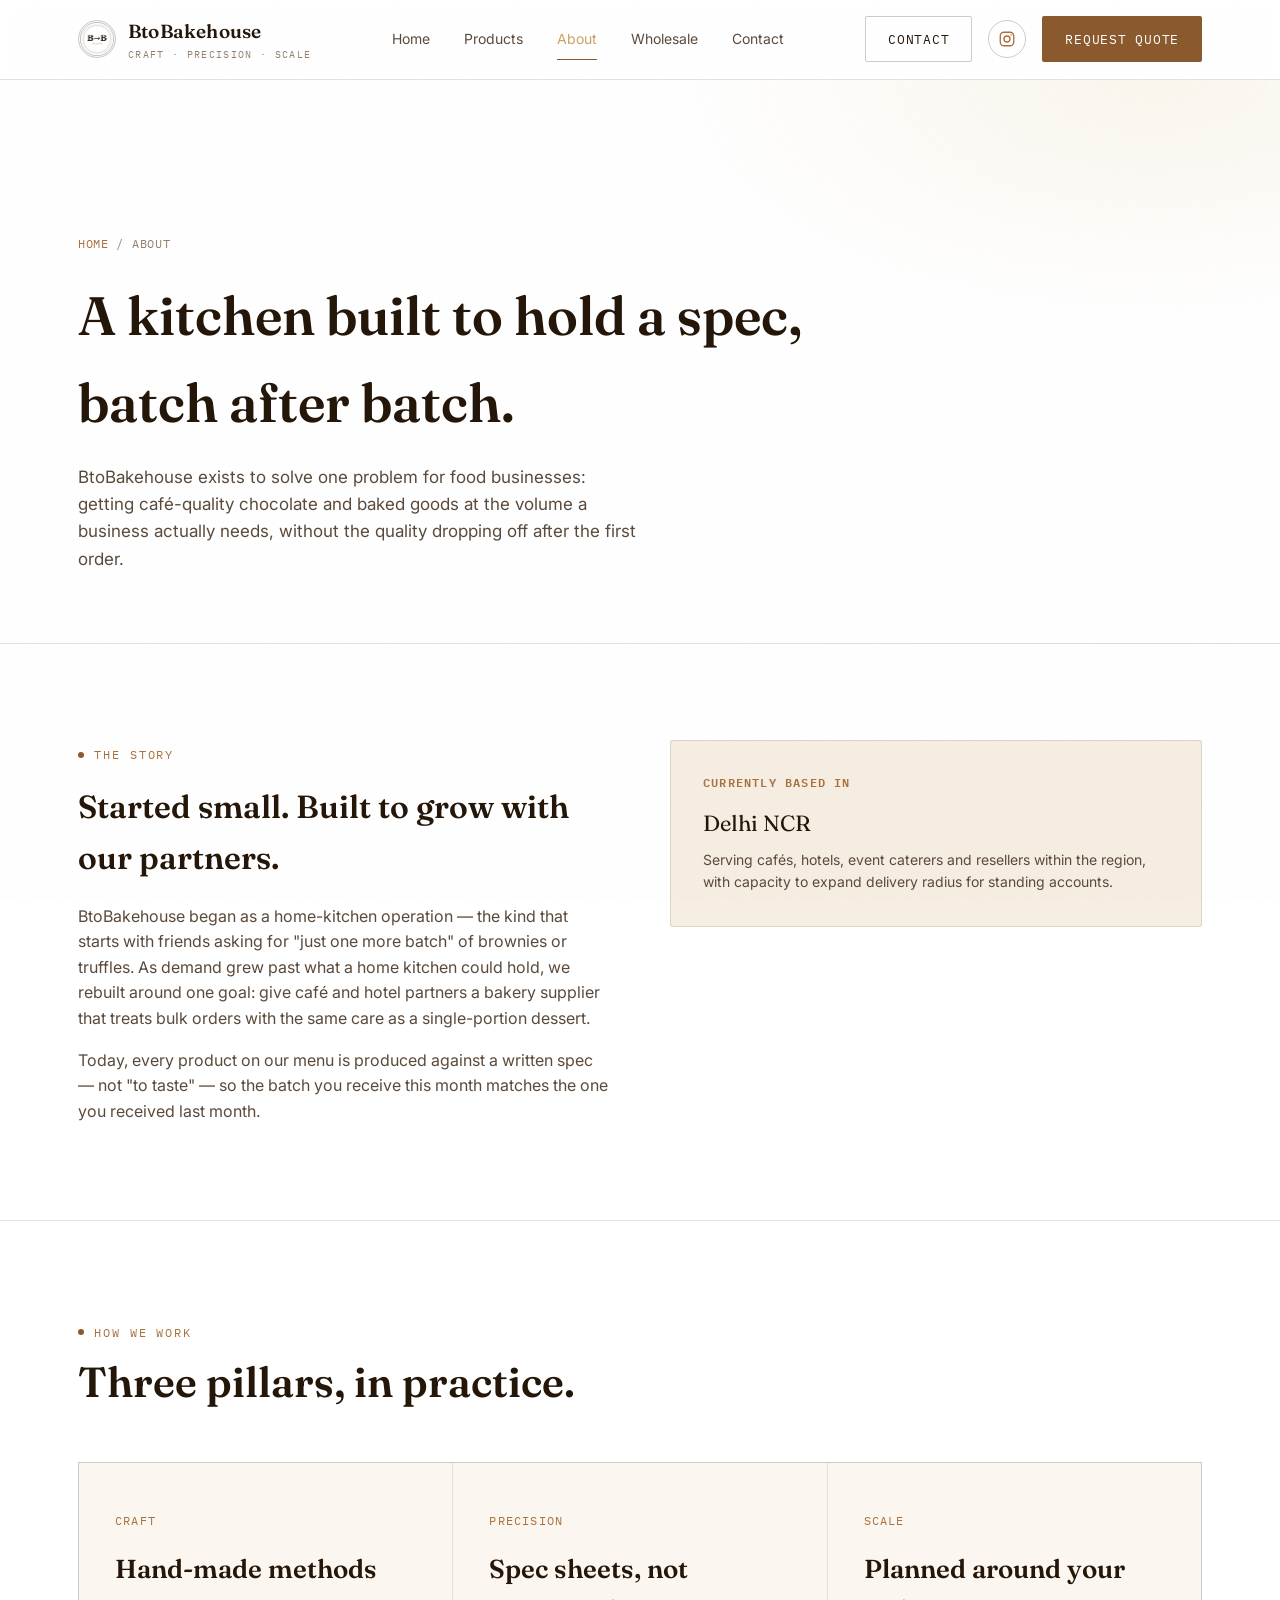
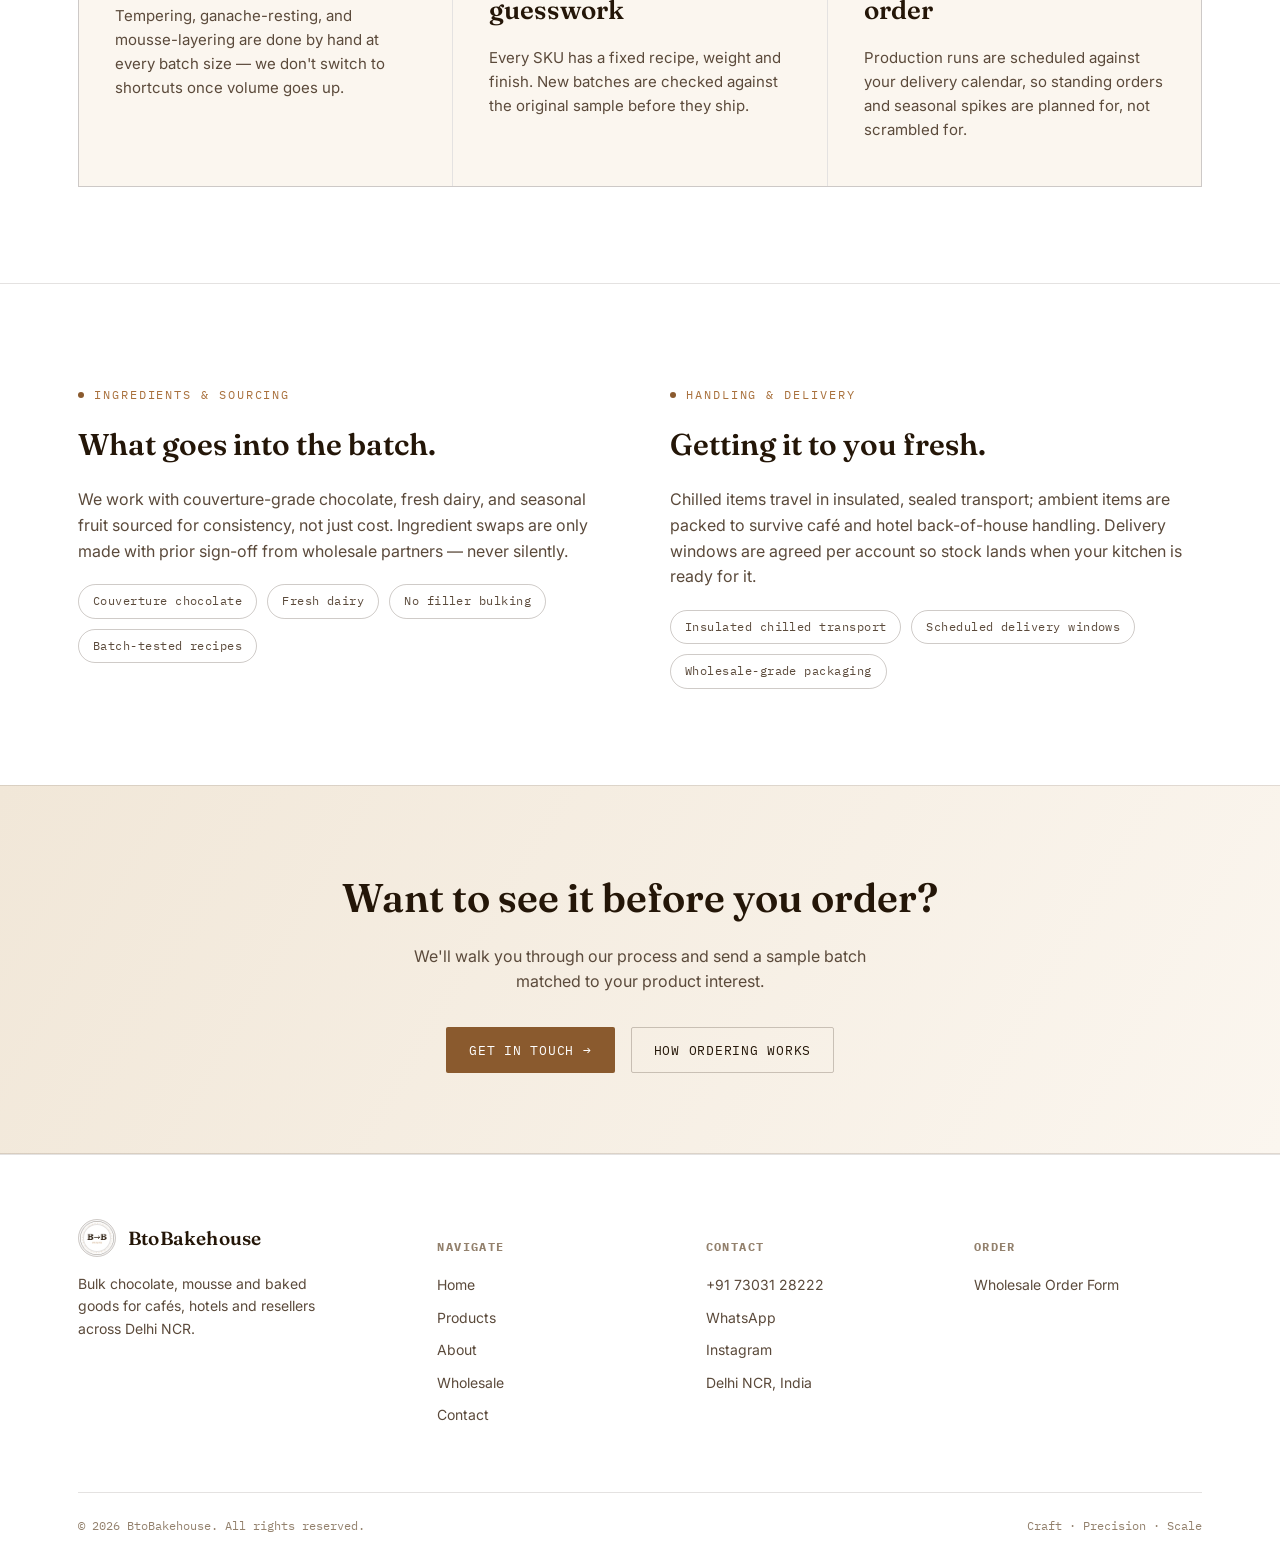
==== about.html @ 83337eb7 "Initital Commit" ====
<!DOCTYPE html>
<html lang="en">
<head>
<meta charset="UTF-8">
<meta name="viewport" content="width=device-width, initial-scale=1.0">
<title>About — BtoBakehouse</title>
<meta name="description" content="From a home kitchen to a wholesale kitchen — the story, capability and standards behind BtoBakehouse.">
<link rel="preconnect" href="https://fonts.googleapis.com">
<link href="https://fonts.googleapis.com/css2?family=Fraunces:ital,opsz,wght@0,9..144,400;0,9..144,500;0,9..144,600;1,9..144,500&family=Inter:wght@400;500;600;700&family=IBM+Plex+Mono:wght@400;500&display=swap" rel="stylesheet">
<link rel="icon" type="image/png" href="logo.png">
<link rel="stylesheet" href="styles.css">
</head>
<body>
<div class="grain"></div>

<header class="site-header">
  <nav class="nav">
    <a href="index.html" class="brand">
      <span class="brand-mark"><img src="logo.png" alt="BtoBakehouse logo"></span>
      <span>
        <span class="brand-word">BtoBakehouse</span>
        <span class="brand-sub">Craft · Precision · Scale</span>
      </span>
    </a>
    <div class="nav-links">
      <a href="index.html">Home</a>
      <a href="products.html">Products</a>
      <a href="about.html" class="active">About</a>
      <a href="wholesale.html">Wholesale</a>
      <a href="contact.html">Contact</a>
    </div>
    <div class="nav-cta">
      <a href="contact.html" class="btn btn-outline">Contact</a>
      <a href="https://www.instagram.com/btobakehouse" target="_blank" class="icon-btn" aria-label="BtoBakehouse on Instagram">
        <svg viewBox="0 0 24 24" fill="none" stroke="currentColor" stroke-width="1.8"><rect x="3" y="3" width="18" height="18" rx="5"/><circle cx="12" cy="12" r="4"/><circle cx="17.5" cy="6.5" r="1" fill="currentColor" stroke="none"/></svg>
      </a>
      <a href="https://docs.google.com/forms/d/e/1FAIpQLSc3XQClOhl44Nz95IVdDjMeJeumspqBdUyK6FssILV5liJzgw/viewform" target="_blank" class="btn btn-primary">Request Quote</a>
      <button class="nav-toggle" aria-label="Toggle menu">☰</button>
    </div>
  </nav>
</header>

<section class="page-header">
  <div class="wrap">
    <span class="breadcrumb"><a href="index.html">Home</a> / About</span>
    <h1>A kitchen built to hold a spec, batch after batch.</h1>
    <p>BtoBakehouse exists to solve one problem for food businesses: getting café-quality chocolate and baked goods at the volume a business actually needs, without the quality dropping off after the first order.</p>
  </div>
</section>

<section class="reveal">
  <div class="wrap two-col">
    <div>
      <span class="eyebrow">The story</span>
      <h2 style="margin-top:16px;font-size:32px;">Started small. Built to grow with our partners.</h2>
      <p style="color:var(--parchment-dim);margin-top:20px;">BtoBakehouse began as a home-kitchen operation — the kind that starts with friends asking for "just one more batch" of brownies or truffles. As demand grew past what a home kitchen could hold, we rebuilt around one goal: give café and hotel partners a bakery supplier that treats bulk orders with the same care as a single-portion dessert.</p>
      <p style="color:var(--parchment-dim);margin-top:16px;">Today, every product on our menu is produced against a written spec — not "to taste" — so the batch you receive this month matches the one you received last month.</p>
    </div>
    <div class="info-card">
      <h4>Currently based in</h4>
      <p class="big">Delhi NCR</p>
      <p>Serving cafés, hotels, event caterers and resellers within the region, with capacity to expand delivery radius for standing accounts.</p>
    </div>
  </div>
</section>

<section class="border-top reveal">
  <div class="wrap">
    <div class="section-head">
      <span class="eyebrow">How we work</span>
      <h2>Three pillars, in practice.</h2>
    </div>
    <div class="pillars">
      <div class="pillar">
        <span class="mark">CRAFT</span>
        <h3>Hand-made methods</h3>
        <p>Tempering, ganache-resting, and mousse-layering are done by hand at every batch size — we don't switch to shortcuts once volume goes up.</p>
      </div>
      <div class="pillar">
        <span class="mark">PRECISION</span>
        <h3>Spec sheets, not guesswork</h3>
        <p>Every SKU has a fixed recipe, weight and finish. New batches are checked against the original sample before they ship.</p>
      </div>
      <div class="pillar">
        <span class="mark">SCALE</span>
        <h3>Planned around your order</h3>
        <p>Production runs are scheduled against your delivery calendar, so standing orders and seasonal spikes are planned for, not scrambled for.</p>
      </div>
    </div>
  </div>
</section>

<section class="border-top reveal">
  <div class="wrap two-col">
    <div>
      <span class="eyebrow">Ingredients & sourcing</span>
      <h2 style="margin-top:16px;font-size:30px;">What goes into the batch.</h2>
      <p style="color:var(--parchment-dim);margin-top:18px;">We work with couverture-grade chocolate, fresh dairy, and seasonal fruit sourced for consistency, not just cost. Ingredient swaps are only made with prior sign-off from wholesale partners — never silently.</p>
      <div class="tag-row">
        <span class="tag">Couverture chocolate</span>
        <span class="tag">Fresh dairy</span>
        <span class="tag">No filler bulking</span>
        <span class="tag">Batch-tested recipes</span>
      </div>
    </div>
    <div>
      <span class="eyebrow">Handling & delivery</span>
      <h2 style="margin-top:16px;font-size:30px;">Getting it to you fresh.</h2>
      <p style="color:var(--parchment-dim);margin-top:18px;">Chilled items travel in insulated, sealed transport; ambient items are packed to survive café and hotel back-of-house handling. Delivery windows are agreed per account so stock lands when your kitchen is ready for it.</p>
      <div class="tag-row">
        <span class="tag">Insulated chilled transport</span>
        <span class="tag">Scheduled delivery windows</span>
        <span class="tag">Wholesale-grade packaging</span>
      </div>
    </div>
  </div>
</section>

<section class="cta-band reveal">
  <div class="wrap">
    <h2>Want to see it before you order?</h2>
    <p>We'll walk you through our process and send a sample batch matched to your product interest.</p>
    <div class="hero-cta">
      <a href="contact.html" class="btn btn-primary">Get in touch →</a>
      <a href="wholesale.html" class="btn btn-outline">How ordering works</a>
    </div>
  </div>
</section>

<footer>
  <div class="wrap">
    <div class="footer-grid">
      <div class="footer-col">
        <div class="footer-brand-row">
          <span class="brand-mark"><img src="logo.png" alt="BtoBakehouse logo"></span>
          <span class="brand-word">BtoBakehouse</span>
        </div>
        <p style="max-width:260px;">Bulk chocolate, mousse and baked goods for cafés, hotels and resellers across Delhi NCR.</p>
      </div>
      <div class="footer-col">
        <h5>Navigate</h5>
        <a href="index.html">Home</a>
        <a href="products.html">Products</a>
        <a href="about.html">About</a>
        <a href="wholesale.html">Wholesale</a>
        <a href="contact.html">Contact</a>
      </div>
      <div class="footer-col">
        <h5>Contact</h5>
        <a href="tel:+917303128222">+91 73031 28222</a>
        <a href="https://wa.me/917303128222" target="_blank">WhatsApp</a>
        <a href="https://www.instagram.com/btobakehouse" target="_blank">Instagram</a>
        <p>Delhi NCR, India</p>
      </div>
      <div class="footer-col">
        <h5>Order</h5>
        <a href="https://docs.google.com/forms/d/e/1FAIpQLSc3XQClOhl44Nz95IVdDjMeJeumspqBdUyK6FssILV5liJzgw/viewform" target="_blank">Wholesale Order Form</a>
      </div>
    </div>
    <div class="footer-bottom">
      <span>© 2026 BtoBakehouse. All rights reserved.</span>
      <span>Craft · Precision · Scale</span>
    </div>
  </div>
</footer>

<script src="script.js"></script>
</body>
</html>
---- styles.css ----
/* ============================================================
   BtoBakehouse — Design System (Light / Mélange-inspired)
   Palette: white paper, warm caramel-brown ink, soft gold accents
   Type: Fraunces (display) / Inter (body) / IBM Plex Mono (spec data)
   ============================================================ */

:root{
  --cacao-950:#FFFFFF;      /* page background */
  --cacao-900:#FBF6EF;      /* alt section / input bg */
  --cacao-850:#F6EEE2;      /* card bg */
  --cacao-800:#F1E7D8;      /* deeper card bg */
  --cacao-700:#E4D3B8;      /* scrollbar thumb */
  --line: rgba(36,22,8,0.12);
  --line-strong: rgba(36,22,8,0.22);
  --parchment:#241608;      /* headings / primary ink */
  --parchment-dim:#5B4A3B;  /* body copy ink */
  --copper:#8A5A2E;         /* primary accent / button bg */
  --copper-light:#A9713D;   /* accent text / hover */
  --gold:#C9A063;           /* decorative gold */
  --ash:#93816D;            /* muted meta text */
  --cream:#241608;          /* default text tone (dark ink) */
  --success:#7E9E6C;

  --font-display: 'Fraunces', serif;
  --font-body: 'Inter', -apple-system, sans-serif;
  --font-mono: 'IBM Plex Mono', monospace;

  --container: 1180px;
}

*{box-sizing:border-box;}
html{scroll-behavior:smooth;}
body{
  margin:0;
  background:var(--cacao-950);
  color:var(--cream);
  font-family:var(--font-body);
  font-size:16px;
  line-height:1.6;
  -webkit-font-smoothing:antialiased;
  opacity:0;
  animation:page-in .6s ease forwards;
}
@keyframes page-in{to{opacity:1;}}

/* custom scrollbar */
::-webkit-scrollbar{width:11px;}
::-webkit-scrollbar-track{background:var(--cacao-950);}
::-webkit-scrollbar-thumb{background:var(--cacao-700);border:2px solid var(--cacao-950);border-radius:20px;}
::-webkit-scrollbar-thumb:hover{background:var(--copper);}
html{scrollbar-color:var(--cacao-700) var(--cacao-950);scrollbar-width:thin;}

/* scroll progress bar */
.scroll-progress{
  position:fixed;top:0;left:0;height:2px;background:linear-gradient(90deg,var(--copper),var(--gold));
  z-index:100;width:0%;transition:width .1s linear;
}
img{max-width:100%;display:block;}
a{color:inherit;text-decoration:none;}
h1,h2,h3,h4{font-family:var(--font-display);font-weight:600;margin:0;color:var(--parchment);}
p{margin:0;}
button{font-family:inherit;}
::selection{background:var(--copper);color:var(--cacao-950);}
:focus-visible{outline:2px solid var(--gold);outline-offset:3px;}

.wrap{max-width:var(--container);margin:0 auto;padding:0 28px;}

@media (prefers-reduced-motion: reduce){
  *{animation-duration:0.01ms !important;transition-duration:0.01ms !important;scroll-behavior:auto !important;}
}

/* ---------- texture ---------- */
.grain{
  position:fixed;inset:0;pointer-events:none;z-index:1;opacity:0.03;mix-blend-mode:multiply;
  background-image:url("data:image/svg+xml,%3Csvg xmlns='http://www.w3.org/2000/svg' width='120' height='120'%3E%3Cfilter id='n'%3E%3CfeTurbulence type='fractalNoise' baseFrequency='0.9' numOctaves='2' stitchTiles='stitch'/%3E%3C/filter%3E%3Crect width='100%25' height='100%25' filter='url(%23n)'/%3E%3C/svg%3E");
}

/* ---------- eyebrow / label ---------- */
.eyebrow{
  font-family:var(--font-mono);
  font-size:12px;
  letter-spacing:0.16em;
  text-transform:uppercase;
  color:var(--copper-light);
  display:inline-flex;
  align-items:center;
  gap:10px;
}
.eyebrow::before{content:'';width:6px;height:6px;border-radius:50%;background:var(--copper);display:inline-block;}

/* ---------- NAV ---------- */
.site-header{
  position:sticky;top:0;z-index:50;
  background:rgba(255,255,255,0.86);
  backdrop-filter:blur(10px);
  border-bottom:1px solid var(--line);
}
.nav{display:flex;align-items:center;justify-content:space-between;padding:16px 28px;max-width:var(--container);margin:0 auto;}
.brand{display:flex;align-items:center;gap:12px;}
.brand-mark{
  width:38px;height:38px;border-radius:50%;
  border:1px solid var(--line-strong);
  display:flex;align-items:center;justify-content:center;
  font-family:var(--font-mono);font-size:11px;color:var(--gold);letter-spacing:0.02em;
  box-shadow: inset 0 0 0 4px rgba(255,255,255,0.9), inset 0 0 0 5px var(--line);
  flex-shrink:0;
  overflow:hidden;
}
.brand-mark img{width:100%;height:100%;object-fit:cover;}
.brand-word{font-family:var(--font-display);font-size:19px;color:var(--parchment);font-weight:600;letter-spacing:0.01em;}
.brand-sub{display:block;font-family:var(--font-mono);font-size:9.5px;letter-spacing:0.14em;color:var(--ash);text-transform:uppercase;margin-top:1px;}

.icon-btn{
  width:38px;height:38px;border-radius:50%;border:1px solid var(--line-strong);
  display:flex;align-items:center;justify-content:center;color:var(--copper-light);
  transition:border-color .2s ease, color .2s ease, transform .2s ease;
  flex-shrink:0;
}
.icon-btn:hover{border-color:var(--gold);color:var(--copper);transform:translateY(-2px);}
.icon-btn svg{width:18px;height:18px;}

.nav-links{display:flex;align-items:center;gap:34px;}
.nav-links a{
  font-size:14px;color:var(--parchment-dim);position:relative;padding:4px 0;
  transition:color .2s ease;
}
.nav-links a::after{
  content:'';position:absolute;left:0;bottom:-6px;height:1px;width:0;background:var(--copper);
  transition:width .25s ease;
}
.nav-links a:hover::after{width:100%;}
.nav-links a:hover{color:var(--gold);}
.nav-links a.active{color:var(--gold);}
.nav-links a.active::after{width:100%;background:var(--copper);}

.btn{
  position:relative;overflow:hidden;
  display:inline-flex;align-items:center;gap:8px;
  font-family:var(--font-mono);font-size:12.5px;letter-spacing:0.06em;text-transform:uppercase;
  padding:12px 22px;border-radius:2px;border:1px solid transparent;
  transition:transform .2s ease, background .2s ease, border-color .2s ease, color .2s ease, box-shadow .25s ease;
  cursor:pointer;white-space:nowrap;
}
.btn::before{
  content:'';position:absolute;top:0;left:-120%;width:60%;height:100%;
  background:linear-gradient(120deg, transparent, rgba(255,255,255,0.25), transparent);
  transform:skewX(-20deg);transition:left .55s ease;
}
.btn:hover::before{left:130%;}
.btn-primary{background:var(--copper);color:var(--cacao-950);}
.btn-primary:hover{background:var(--copper-light);transform:translateY(-2px);box-shadow:0 12px 24px -12px rgba(138,90,46,0.4);}
.btn-outline{border-color:var(--line-strong);color:var(--parchment);}
.btn-outline:hover{border-color:var(--gold);color:var(--gold);transform:translateY(-2px);}
.btn-ghost{color:var(--gold);}
.btn-ghost:hover{color:var(--copper-light);}
.btn:active{transform:translateY(0) scale(0.98);}

.nav-cta{display:flex;align-items:center;gap:16px;}
.nav-toggle{display:none;background:none;border:1px solid var(--line-strong);color:var(--parchment);width:40px;height:40px;border-radius:2px;align-items:center;justify-content:center;}

@media (max-width:900px){
  .nav-links{position:fixed;top:71px;left:0;right:0;background:var(--cacao-900);flex-direction:column;align-items:flex-start;padding:20px 28px 28px;gap:18px;border-bottom:1px solid var(--line);transform:translateY(-8px);opacity:0;pointer-events:none;transition:opacity .2s ease, transform .2s ease;}
  .nav-links.open{opacity:1;transform:translateY(0);pointer-events:auto;}
  .nav-toggle{display:flex;}
  .nav-cta .btn-outline{display:none;}
}

/* ---------- HERO ---------- */
.hero{
  position:relative;
  padding:120px 0 90px;
  overflow:hidden;
  border-bottom:1px solid var(--line);
  background:
    radial-gradient(ellipse 900px 500px at 82% -10%, rgba(217,179,108,0.14), transparent 60%),
    radial-gradient(ellipse 700px 500px at 5% 110%, rgba(192,131,72,0.12), transparent 60%);
}
.hero-grid{display:grid;grid-template-columns:1.15fr 0.85fr;gap:60px;align-items:center;}
.hero .eyebrow{margin-bottom:22px;}
.hero h1{
  font-size:clamp(40px,6vw,66px);
  line-height:1.04;
  letter-spacing:-0.01em;
  font-weight:500;
}
.hero h1 em{font-style:italic;color:var(--copper-light);font-weight:500;}
.hero-sub{font-size:18px;color:var(--parchment-dim);max-width:520px;margin-top:22px;}
.hero-cta{display:flex;gap:16px;margin-top:38px;flex-wrap:wrap;}
.hero-meta{display:flex;gap:30px;margin-top:52px;flex-wrap:wrap;}
.hero-meta div{font-family:var(--font-mono);font-size:12px;color:var(--ash);}
.hero-meta strong{display:block;font-family:var(--font-display);font-size:22px;color:var(--parchment);font-weight:600;margin-bottom:4px;}

.hero-stamp-col{display:flex;justify-content:center;}

/* Signature stamp: concentric ring badge echoing the brand mark */
.stamp{
  width:280px;height:280px;border-radius:50%;
  position:relative;
  display:flex;align-items:center;justify-content:center;
  flex-shrink:0;
}
.stamp::before{
  content:'';position:absolute;inset:0;border-radius:50%;
  border:1px solid var(--line-strong);
}
.stamp::after{
  content:'';position:absolute;inset:18px;border-radius:50%;
  border:1px dashed var(--line);
}
.stamp-inner{
  text-align:center;
  font-family:var(--font-mono);
}
.stamp-inner .arrow{font-family:var(--font-display);font-size:46px;color:var(--gold);letter-spacing:0.02em;display:block;font-weight:600;}
.stamp-inner .tagline{display:block;font-size:10px;letter-spacing:0.18em;text-transform:uppercase;color:var(--ash);margin-top:10px;}
.stamp-spin{animation:spin 50s linear infinite;position:absolute;inset:0;}
@keyframes spin{to{transform:rotate(360deg);}}
.stamp-spin .orbit-dot{
  position:absolute;top:-1px;left:50%;width:7px;height:7px;margin-left:-3.5px;
  border-radius:50%;background:var(--gold);box-shadow:0 0 12px 2px rgba(217,179,108,0.6);
}
.stamp-inner{animation:breathe 6s ease-in-out infinite;}
@keyframes breathe{0%,100%{transform:scale(1);}50%{transform:scale(1.035);}}

@media (max-width:900px){
  .hero-grid{grid-template-columns:1fr;}
  .hero-stamp-col{order:-1;margin-bottom:10px;}
  .stamp{width:190px;height:190px;}
}

/* ---------- SECTION scaffolding ---------- */
section{padding:96px 0;}
.section-tight{padding:64px 0;}
.section-head{max-width:640px;margin-bottom:56px;}
.section-head h2{font-size:clamp(28px,4vw,42px);margin-top:16px;line-height:1.12;}
.section-head p{color:var(--parchment-dim);margin-top:16px;font-size:16.5px;}
.border-top{border-top:1px solid var(--line);}
.on-parchment{background:var(--parchment);color:var(--cacao-950);}
.on-parchment h2,.on-parchment h3,.on-parchment h4{color:var(--cacao-950);}
.on-parchment .eyebrow{color:var(--gold);}
.on-parchment p{color:#D8C7B3;}

/* ---------- PILLARS ---------- */
.pillars{display:grid;grid-template-columns:repeat(3,1fr);gap:1px;background:var(--line);border:1px solid var(--line);}
.pillar{background:var(--cacao-900);padding:44px 36px;}
.pillar .mark{font-family:var(--font-mono);font-size:12px;color:var(--copper-light);letter-spacing:0.1em;}
.pillar h3{font-size:26px;margin-top:16px;}
.pillar p{color:var(--parchment-dim);margin-top:14px;font-size:15px;}
@media (max-width:800px){.pillars{grid-template-columns:1fr;}}

/* ---------- SPEC TICKET (signature product card) ---------- */
.ticket-grid{display:grid;grid-template-columns:repeat(3,1fr);gap:26px;}
@media (max-width:980px){.ticket-grid{grid-template-columns:repeat(2,1fr);}}
@media (max-width:640px){.ticket-grid{grid-template-columns:1fr;}}

.ticket-grid{perspective:1200px;}
.ticket{
  background:var(--cacao-850);
  border:1px solid var(--line);
  border-radius:3px;
  position:relative;
  display:flex;flex-direction:column;
  transition:border-color .25s ease, transform .25s ease, box-shadow .25s ease;
  transform-style:preserve-3d;
  will-change:transform;
}
.ticket:hover{
  border-color:var(--line-strong);
  box-shadow:0 24px 46px -26px rgba(36,22,8,0.28), 0 0 0 1px var(--line-strong);
}
.ticket::after{
  content:'';position:absolute;inset:0;border-radius:3px;pointer-events:none;
  background:radial-gradient(220px circle at var(--mx,50%) var(--my,50%), rgba(217,179,108,0.09), transparent 60%);
  opacity:0;transition:opacity .3s ease;
}
.ticket:hover::after{opacity:1;}
.ticket-top{padding:26px 26px 22px;}
.ticket-cat{font-family:var(--font-mono);font-size:10.5px;letter-spacing:0.14em;text-transform:uppercase;color:var(--copper-light);}
.ticket-top h3{font-size:21px;margin-top:12px;line-height:1.25;}
.ticket-top .desc{color:var(--parchment-dim);font-size:14px;margin-top:10px;}

.ticket-perf{
  position:relative;
  border-top:1px dashed var(--line-strong);
  margin:0 26px;
}
.ticket-perf::before,.ticket-perf::after{
  content:'';position:absolute;top:-8px;width:16px;height:16px;border-radius:50%;background:var(--cacao-950);
}
.ticket-perf::before{left:-34px;}
.ticket-perf::after{right:-34px;}

.ticket-specs{padding:20px 26px 26px;font-family:var(--font-mono);font-size:12.5px;flex:1;}
.spec-row{display:flex;justify-content:space-between;gap:10px;padding:6px 0;color:var(--ash);border-bottom:1px dotted rgba(156,140,121,0.25);}
.spec-row:last-child{border-bottom:none;}
.spec-row span:last-child{color:var(--cream);text-align:right;}

.ticket-foot{padding:18px 26px;border-top:1px solid var(--line);display:flex;justify-content:space-between;align-items:center;}
.ticket-foot a{font-family:var(--font-mono);font-size:12px;letter-spacing:0.06em;text-transform:uppercase;color:var(--gold);}
.ticket-foot a:hover{color:var(--copper-light);}
.ticket-id{font-family:var(--font-mono);font-size:10.5px;color:var(--ash);}

/* ---------- PROCESS STEPS ---------- */
.process{display:grid;grid-template-columns:repeat(4,1fr);gap:0;position:relative;}
.step{padding:0 28px 0 0;position:relative;}
.step:not(:last-child)::after{
  content:'';position:absolute;top:14px;right:0;width:100%;height:1px;background:var(--line);
}
.step-num{font-family:var(--font-mono);font-size:13px;color:var(--copper-light);}
.step h4{font-size:19px;margin-top:20px;}
.step p{color:var(--parchment-dim);font-size:14px;margin-top:10px;}
@media (max-width:900px){.process{grid-template-columns:1fr;gap:36px;}.step:not(:last-child)::after{display:none;}}

/* ---------- CTA BAND ---------- */
.cta-band{
  background:linear-gradient(120deg, var(--cacao-800), var(--cacao-900));
  border-top:1px solid var(--line);border-bottom:1px solid var(--line);
  padding:80px 0;text-align:center;
}
.cta-band h2{font-size:clamp(28px,4vw,40px);}
.cta-band p{color:var(--parchment-dim);margin-top:14px;max-width:520px;margin-inline:auto;}
.cta-band .hero-cta{justify-content:center;margin-top:32px;}

/* ---------- FOOTER ---------- */
footer{border-top:1px solid var(--line);padding:64px 0 32px;}
.footer-grid{display:grid;grid-template-columns:1.4fr 1fr 1fr 1fr;gap:40px;}
.footer-col h5{font-family:var(--font-mono);font-size:11.5px;letter-spacing:0.12em;text-transform:uppercase;color:var(--ash);margin-bottom:18px;}
.footer-col a,.footer-col p{display:block;color:var(--parchment-dim);font-size:14px;margin-bottom:10px;}
.footer-col a:hover{color:var(--gold);}
.footer-brand-row{display:flex;align-items:center;gap:12px;margin-bottom:16px;}
.footer-bottom{display:flex;justify-content:space-between;align-items:center;margin-top:56px;padding-top:24px;border-top:1px solid var(--line);font-family:var(--font-mono);font-size:11.5px;color:var(--ash);flex-wrap:wrap;gap:10px;}
@media (max-width:800px){.footer-grid{grid-template-columns:1fr 1fr;}}

/* ---------- REVEAL ---------- */
.reveal{opacity:0;transform:translateY(18px);transition:opacity .7s cubic-bezier(.2,.7,.3,1), transform .7s cubic-bezier(.2,.7,.3,1);}
.reveal.in{opacity:1;transform:translateY(0);}
.ticket-grid .ticket, .pillars .pillar, .process .step{opacity:0;transform:translateY(16px);transition:opacity .6s ease, transform .6s ease;}
.reveal.in .ticket-grid .ticket, .reveal.in .pillars .pillar, .reveal.in .process .step{opacity:1;transform:translateY(0);}
.ticket-grid .ticket:nth-child(1),.pillars .pillar:nth-child(1),.process .step:nth-child(1){transition-delay:.05s;}
.ticket-grid .ticket:nth-child(2),.pillars .pillar:nth-child(2),.process .step:nth-child(2){transition-delay:.15s;}
.ticket-grid .ticket:nth-child(3),.pillars .pillar:nth-child(3),.process .step:nth-child(3){transition-delay:.25s;}
.ticket-grid .ticket:nth-child(4),.process .step:nth-child(4){transition-delay:.35s;}
.ticket-grid .ticket:nth-child(5){transition-delay:.45s;}
.ticket-grid .ticket:nth-child(6){transition-delay:.55s;}
.ticket-grid .ticket:nth-child(7){transition-delay:.65s;}
.ticket-grid .ticket:nth-child(8){transition-delay:.75s;}

/* ---------- PAGE HEADER (sub pages) ---------- */
.page-header{
  padding:150px 0 70px;
  border-bottom:1px solid var(--line);
  background: radial-gradient(ellipse 800px 400px at 90% 0%, rgba(217,179,108,0.12), transparent 60%);
}
.page-header h1{font-size:clamp(34px,5vw,54px);margin-top:18px;max-width:760px;}
.page-header p{color:var(--parchment-dim);margin-top:18px;max-width:560px;font-size:17px;}
.breadcrumb{font-family:var(--font-mono);font-size:11.5px;color:var(--ash);letter-spacing:0.06em;text-transform:uppercase;}
.breadcrumb a{color:var(--copper-light);}

/* ---------- TABLE ---------- */
.spec-table{width:100%;border-collapse:collapse;font-size:15px;}
.spec-table th{font-family:var(--font-mono);font-size:11.5px;letter-spacing:0.1em;text-transform:uppercase;color:var(--copper-light);text-align:left;padding:14px 18px;border-bottom:1px solid var(--line-strong);}
.spec-table td{padding:16px 18px;border-bottom:1px solid var(--line);color:var(--parchment-dim);}
.spec-table tr:last-child td{border-bottom:none;}
.spec-table td:first-child{color:var(--parchment);font-weight:500;}

/* ---------- FAQ ---------- */
.faq-item{border-bottom:1px solid var(--line);}
.faq-q{display:flex;justify-content:space-between;align-items:center;padding:24px 0;cursor:pointer;gap:20px;}
.faq-q h4{font-size:17px;font-weight:500;font-family:var(--font-body);}
.faq-q .plus{font-family:var(--font-mono);color:var(--copper-light);font-size:20px;transition:transform .25s ease;flex-shrink:0;}
.faq-item.open .plus{transform:rotate(45deg);}
.faq-a{max-height:0;overflow:hidden;transition:max-height .3s ease;}
.faq-a p{color:var(--parchment-dim);padding-bottom:22px;font-size:15px;max-width:640px;}

/* ---------- FORM ---------- */
.form-grid{display:grid;grid-template-columns:1fr 1fr;gap:22px;}
.field{display:flex;flex-direction:column;gap:8px;}
.field.full{grid-column:1/-1;}
.field label{font-family:var(--font-mono);font-size:11px;letter-spacing:0.08em;text-transform:uppercase;color:var(--ash);}
.field input,.field select,.field textarea{
  background:var(--cacao-900);border:1px solid var(--line-strong);border-radius:2px;padding:13px 14px;
  color:var(--cream);font-family:var(--font-body);font-size:15px;
}
.field input:focus,.field select:focus,.field textarea:focus{border-color:var(--gold);outline:none;}
.field textarea{resize:vertical;min-height:110px;}
@media (max-width:700px){.form-grid{grid-template-columns:1fr;}}

/* ---------- utility ---------- */
.mt-8{margin-top:8px;}
.two-col{display:grid;grid-template-columns:1fr 1fr;gap:60px;align-items:start;}
@media (max-width:900px){.two-col{grid-template-columns:1fr;}}
.tag-row{display:flex;gap:10px;flex-wrap:wrap;margin-top:20px;}
.tag{font-family:var(--font-mono);font-size:11.5px;letter-spacing:0.04em;padding:7px 14px;border:1px solid var(--line-strong);border-radius:20px;color:var(--parchment-dim);}

.info-card{background:var(--cacao-850);border:1px solid var(--line);padding:32px;border-radius:3px;}
.info-card h4{font-size:12px;font-family:var(--font-mono);letter-spacing:0.1em;text-transform:uppercase;color:var(--copper-light);margin-bottom:14px;}
.info-card .big{font-family:var(--font-display);font-size:22px;color:var(--parchment);}
.info-card p{color:var(--parchment-dim);font-size:14px;margin-top:8px;}
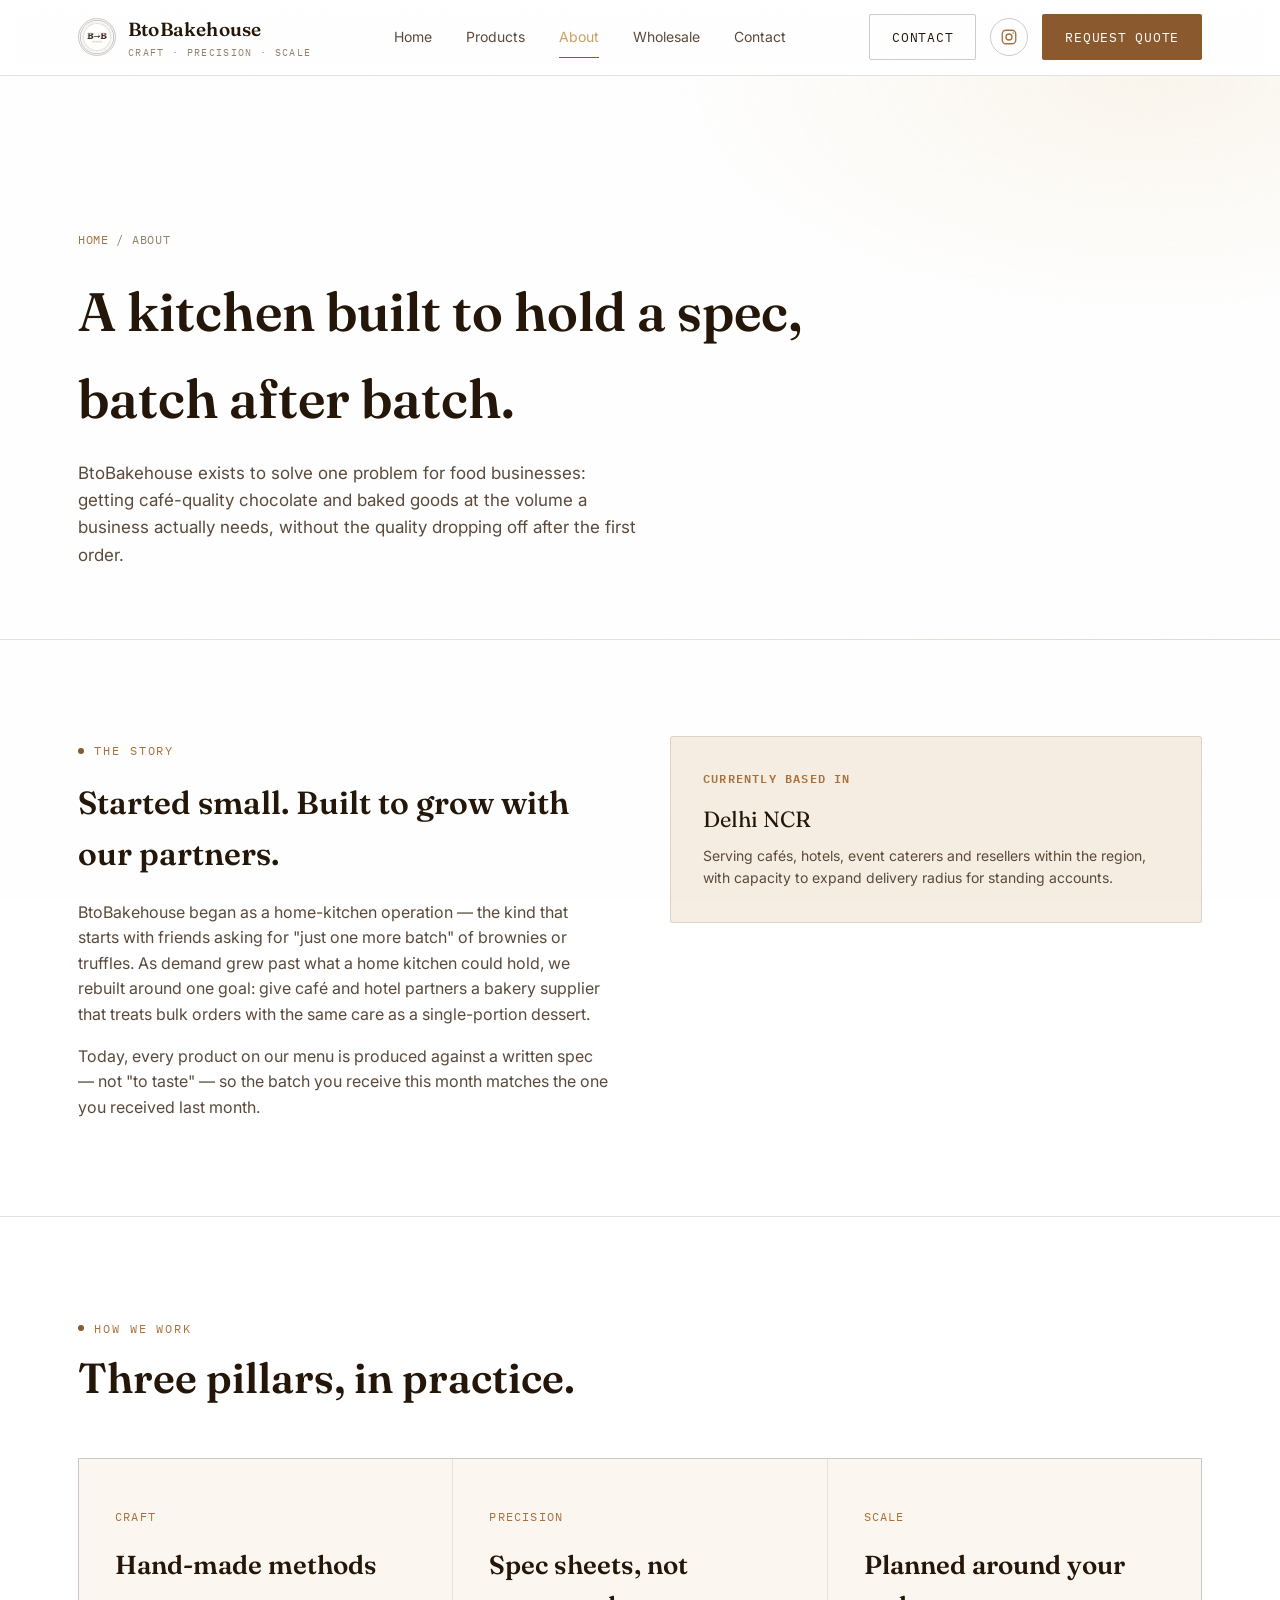
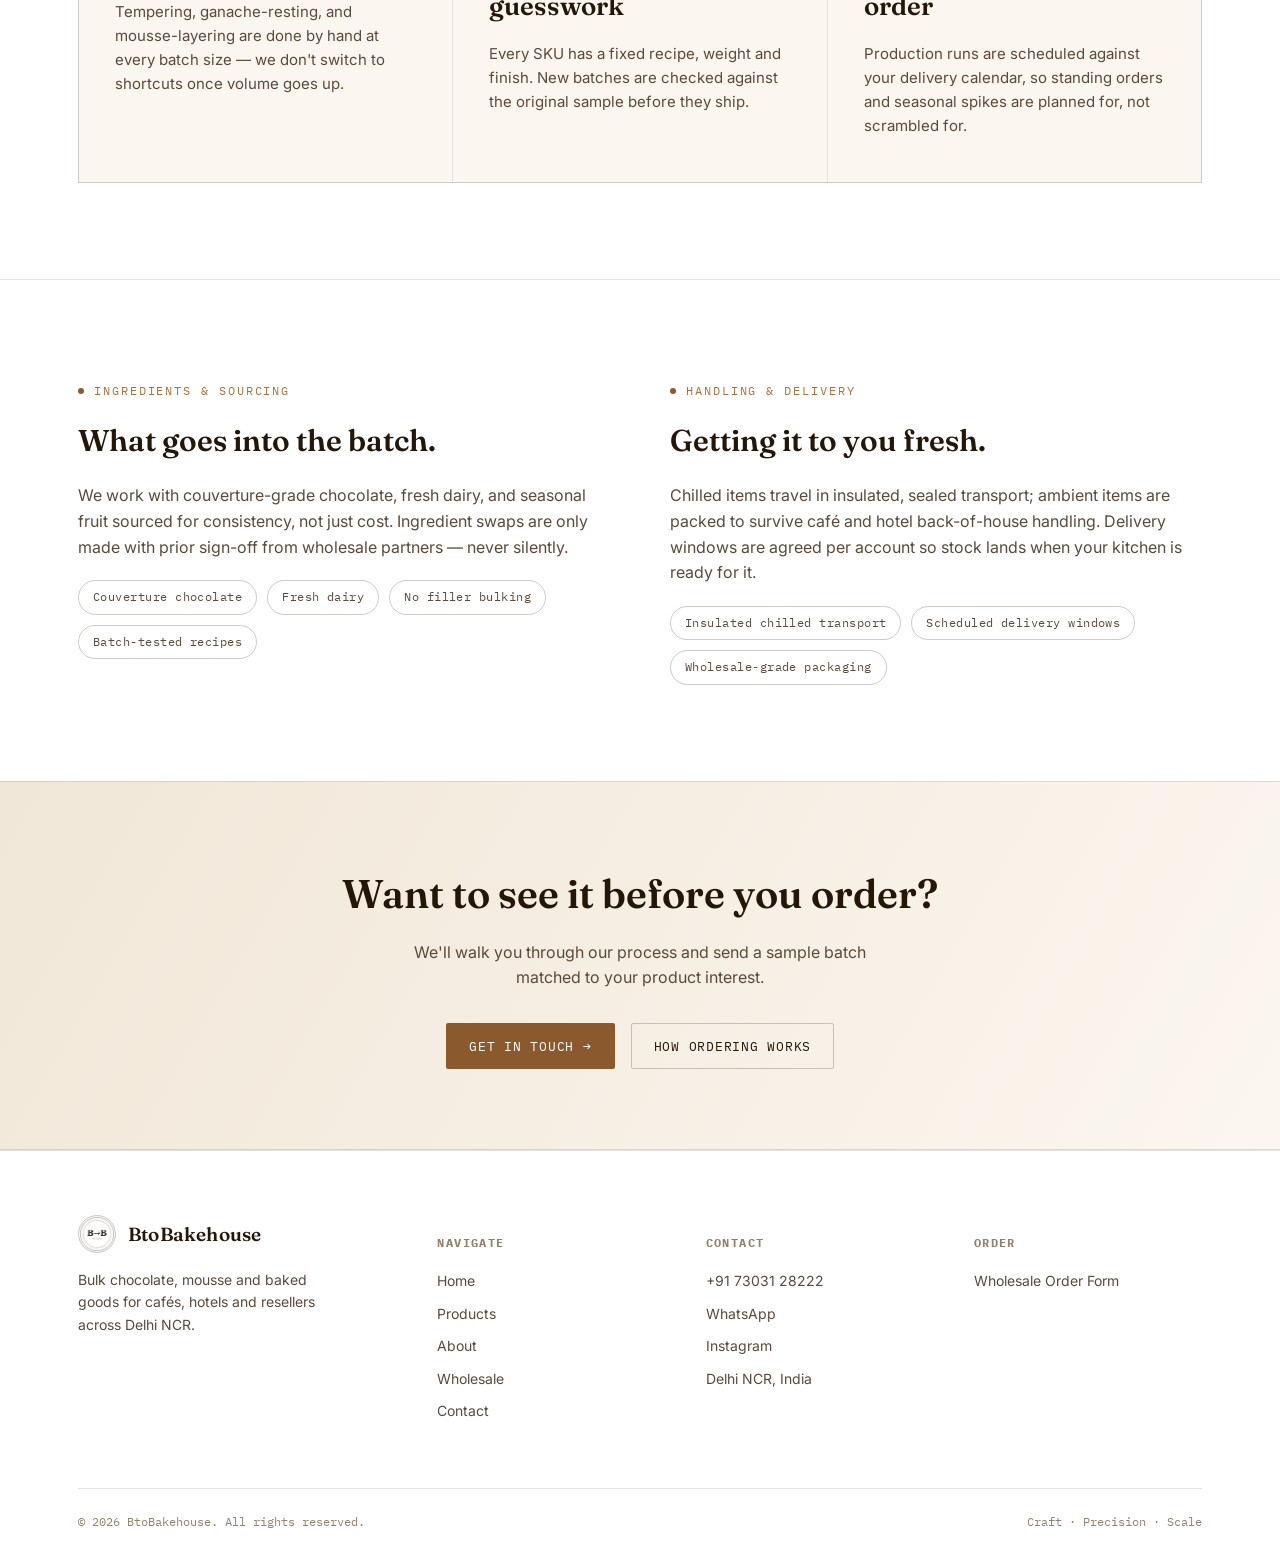
==== commit e3d69e81: "Fixed for mobile" ====
--- a/about.html
+++ b/about.html
@@ -34,7 +34,7 @@
       <a href="https://www.instagram.com/btobakehouse" target="_blank" class="icon-btn" aria-label="BtoBakehouse on Instagram">
         <svg viewBox="0 0 24 24" fill="none" stroke="currentColor" stroke-width="1.8"><rect x="3" y="3" width="18" height="18" rx="5"/><circle cx="12" cy="12" r="4"/><circle cx="17.5" cy="6.5" r="1" fill="currentColor" stroke="none"/></svg>
       </a>
-      <a href="https://docs.google.com/forms/d/e/1FAIpQLSc3XQClOhl44Nz95IVdDjMeJeumspqBdUyK6FssILV5liJzgw/viewform" target="_blank" class="btn btn-primary">Request Quote</a>
+      <a href="https://docs.google.com/forms/d/e/1FAIpQLSc3XQClOhl44Nz95IVdDjMeJeumspqBdUyK6FssILV5liJzgw/viewform" target="_blank" class="btn btn-primary"><span class="btn-text-full">Request Quote</span><span class="btn-text-short">Quote</span></a>
       <button class="nav-toggle" aria-label="Toggle menu">☰</button>
     </div>
   </nav>
--- a/styles.css
+++ b/styles.css
@@ -63,6 +63,7 @@
 ::selection{background:var(--copper);color:var(--cacao-950);}
 :focus-visible{outline:2px solid var(--gold);outline-offset:3px;}
 
+html, body{overflow-x:hidden;max-width:100%;}
 .wrap{max-width:var(--container);margin:0 auto;padding:0 28px;}
 
 @media (prefers-reduced-motion: reduce){
@@ -95,7 +96,7 @@
   backdrop-filter:blur(10px);
   border-bottom:1px solid var(--line);
 }
-.nav{display:flex;align-items:center;justify-content:space-between;padding:16px 28px;max-width:var(--container);margin:0 auto;}
+.nav{display:flex;align-items:center;justify-content:space-between;padding:14px 28px;max-width:var(--container);margin:0 auto;gap:10px;}
 .brand{display:flex;align-items:center;gap:12px;}
 .brand-mark{
   width:38px;height:38px;border-radius:50%;
@@ -155,14 +156,31 @@
 .btn-ghost:hover{color:var(--copper-light);}
 .btn:active{transform:translateY(0) scale(0.98);}
 
-.nav-cta{display:flex;align-items:center;gap:16px;}
-.nav-toggle{display:none;background:none;border:1px solid var(--line-strong);color:var(--parchment);width:40px;height:40px;border-radius:2px;align-items:center;justify-content:center;}
+.nav-cta{display:flex;align-items:center;gap:14px;}
+.nav-toggle{display:none;background:none;border:1px solid var(--line-strong);color:var(--parchment);width:40px;height:40px;border-radius:2px;align-items:center;justify-content:center;flex-shrink:0;}
+.btn-text-short{display:none;}
 
 @media (max-width:900px){
-  .nav-links{position:fixed;top:71px;left:0;right:0;background:var(--cacao-900);flex-direction:column;align-items:flex-start;padding:20px 28px 28px;gap:18px;border-bottom:1px solid var(--line);transform:translateY(-8px);opacity:0;pointer-events:none;transition:opacity .2s ease, transform .2s ease;}
+  .nav-links{position:fixed;top:var(--header-h, 65px);left:0;right:0;background:var(--cacao-900);flex-direction:column;align-items:flex-start;padding:20px 24px 28px;gap:18px;border-bottom:1px solid var(--line);transform:translateY(-8px);opacity:0;pointer-events:none;transition:opacity .2s ease, transform .2s ease;max-height:calc(100vh - var(--header-h, 65px));overflow-y:auto;z-index:49;}
   .nav-links.open{opacity:1;transform:translateY(0);pointer-events:auto;}
+  .nav-links a{font-size:16px;padding:6px 0;width:100%;}
   .nav-toggle{display:flex;}
   .nav-cta .btn-outline{display:none;}
+}
+
+@media (max-width:560px){
+  .nav{padding:12px 18px;gap:8px;}
+  .nav-cta{gap:8px;}
+  .brand{gap:8px;}
+  .brand-mark{width:32px;height:32px;}
+  .brand-word{font-size:16px;}
+  .brand-sub{display:none;}
+  .icon-btn{width:34px;height:34px;}
+  .icon-btn svg{width:16px;height:16px;}
+  .nav-toggle{width:36px;height:36px;}
+  .nav-cta .btn-primary{padding:10px 14px;font-size:11px;}
+  .btn-text-full{display:none;}
+  .btn-text-short{display:inline;}
 }
 
 /* ---------- HERO ---------- */
@@ -295,8 +313,8 @@
 .spec-row:last-child{border-bottom:none;}
 .spec-row span:last-child{color:var(--cream);text-align:right;}
 
-.ticket-foot{padding:18px 26px;border-top:1px solid var(--line);display:flex;justify-content:space-between;align-items:center;}
-.ticket-foot a{font-family:var(--font-mono);font-size:12px;letter-spacing:0.06em;text-transform:uppercase;color:var(--gold);}
+.ticket-foot{padding:14px 26px;border-top:1px solid var(--line);display:flex;justify-content:space-between;align-items:center;}
+.ticket-foot a{font-family:var(--font-mono);font-size:12px;letter-spacing:0.06em;text-transform:uppercase;color:var(--gold);display:inline-flex;align-items:center;min-height:44px;}
 .ticket-foot a:hover{color:var(--copper-light);}
 .ticket-id{font-family:var(--font-mono);font-size:10.5px;color:var(--ash);}
 
@@ -330,6 +348,23 @@
 .footer-brand-row{display:flex;align-items:center;gap:12px;margin-bottom:16px;}
 .footer-bottom{display:flex;justify-content:space-between;align-items:center;margin-top:56px;padding-top:24px;border-top:1px solid var(--line);font-family:var(--font-mono);font-size:11.5px;color:var(--ash);flex-wrap:wrap;gap:10px;}
 @media (max-width:800px){.footer-grid{grid-template-columns:1fr 1fr;}}
+@media (max-width:700px){
+  section{padding:56px 0;}
+  .section-tight{padding:40px 0;}
+  .section-head{margin-bottom:36px;}
+  .hero{padding:44px 0 56px;}
+  .hero-cta{gap:12px;}
+  .hero-cta .btn{flex:1 1 auto;justify-content:center;text-align:center;}
+  .hero-meta{gap:22px;margin-top:36px;}
+  .page-header{padding:96px 0 44px;}
+  .cta-band{padding:52px 0;}
+  .cta-band .hero-cta{flex-direction:column;}
+  .cta-band .hero-cta .btn{width:100%;}
+  .footer-grid{grid-template-columns:1fr;gap:32px;}
+  footer{padding:48px 0 24px;}
+  .footer-bottom{margin-top:36px;flex-direction:column;align-items:flex-start;}
+  .wrap{padding:0 20px;}
+}
 
 /* ---------- REVEAL ---------- */
 .reveal{opacity:0;transform:translateY(18px);transition:opacity .7s cubic-bezier(.2,.7,.3,1), transform .7s cubic-bezier(.2,.7,.3,1);}
@@ -357,11 +392,18 @@
 .breadcrumb a{color:var(--copper-light);}
 
 /* ---------- TABLE ---------- */
-.spec-table{width:100%;border-collapse:collapse;font-size:15px;}
-.spec-table th{font-family:var(--font-mono);font-size:11.5px;letter-spacing:0.1em;text-transform:uppercase;color:var(--copper-light);text-align:left;padding:14px 18px;border-bottom:1px solid var(--line-strong);}
+.table-scroll{width:100%;overflow-x:auto;-webkit-overflow-scrolling:touch;position:relative;}
+.spec-table{width:100%;border-collapse:collapse;font-size:15px;min-width:640px;}
+.spec-table th{font-family:var(--font-mono);font-size:11.5px;letter-spacing:0.1em;text-transform:uppercase;color:var(--copper-light);text-align:left;padding:14px 18px;border-bottom:1px solid var(--line-strong);white-space:nowrap;}
 .spec-table td{padding:16px 18px;border-bottom:1px solid var(--line);color:var(--parchment-dim);}
 .spec-table tr:last-child td{border-bottom:none;}
 .spec-table td:first-child{color:var(--parchment);font-weight:500;}
+.table-hint{display:none;font-family:var(--font-mono);font-size:11px;color:var(--ash);margin-top:10px;}
+@media (max-width:700px){
+  .table-hint{display:block;}
+  .spec-table{font-size:13.5px;}
+  .spec-table th,.spec-table td{padding:12px 14px;}
+}
 
 /* ---------- FAQ ---------- */
 .faq-item{border-bottom:1px solid var(--line);}
@@ -379,11 +421,11 @@
 .field label{font-family:var(--font-mono);font-size:11px;letter-spacing:0.08em;text-transform:uppercase;color:var(--ash);}
 .field input,.field select,.field textarea{
   background:var(--cacao-900);border:1px solid var(--line-strong);border-radius:2px;padding:13px 14px;
-  color:var(--cream);font-family:var(--font-body);font-size:15px;
+  color:var(--cream);font-family:var(--font-body);font-size:16px;width:100%;
 }
 .field input:focus,.field select:focus,.field textarea:focus{border-color:var(--gold);outline:none;}
 .field textarea{resize:vertical;min-height:110px;}
-@media (max-width:700px){.form-grid{grid-template-columns:1fr;}}
+@media (max-width:700px){.form-grid{grid-template-columns:1fr;gap:18px;}}
 
 /* ---------- utility ---------- */
 .mt-8{margin-top:8px;}
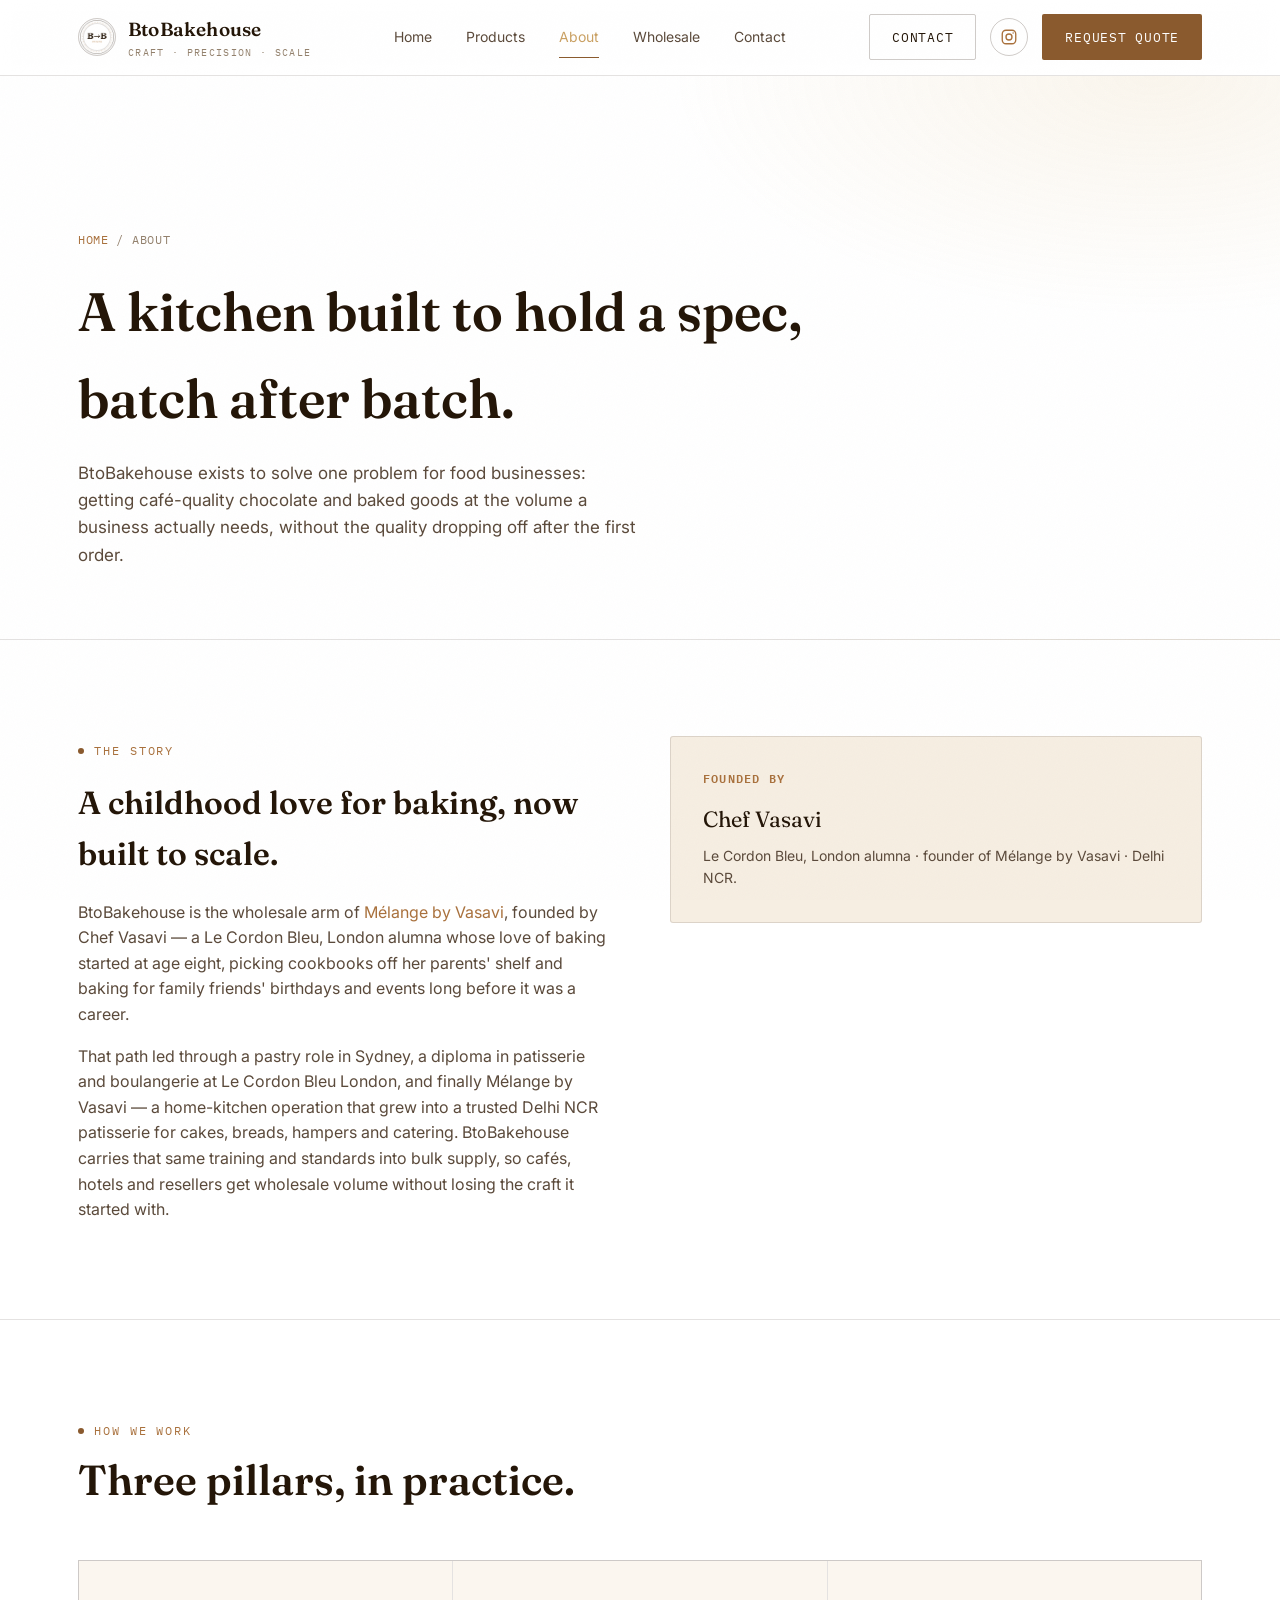
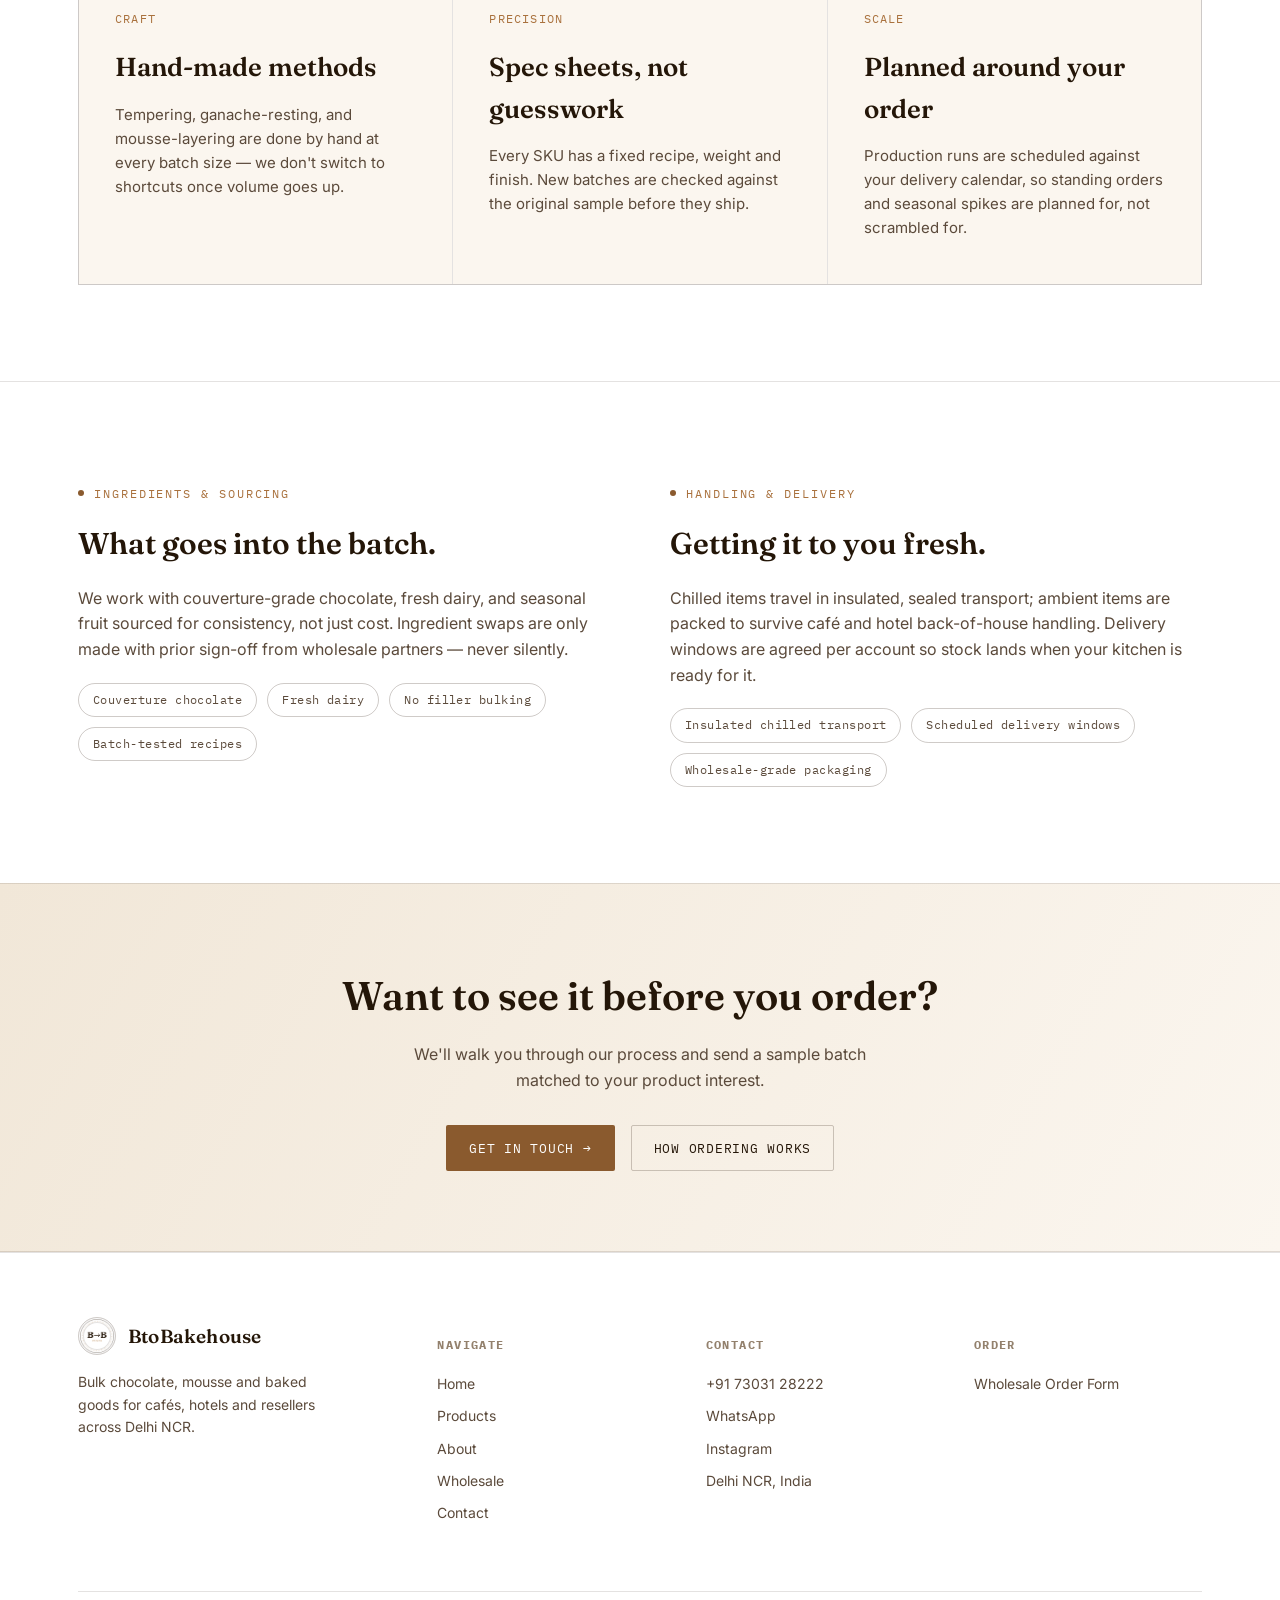
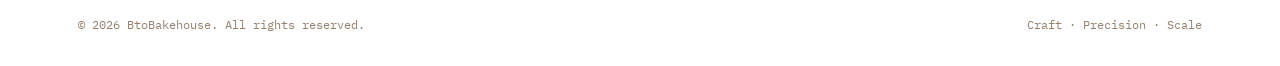
==== commit 2f169fcf: "Fixed animation and about page" ====
--- a/about.html
+++ b/about.html
@@ -52,14 +52,14 @@
   <div class="wrap two-col">
     <div>
       <span class="eyebrow">The story</span>
-      <h2 style="margin-top:16px;font-size:32px;">Started small. Built to grow with our partners.</h2>
-      <p style="color:var(--parchment-dim);margin-top:20px;">BtoBakehouse began as a home-kitchen operation — the kind that starts with friends asking for "just one more batch" of brownies or truffles. As demand grew past what a home kitchen could hold, we rebuilt around one goal: give café and hotel partners a bakery supplier that treats bulk orders with the same care as a single-portion dessert.</p>
-      <p style="color:var(--parchment-dim);margin-top:16px;">Today, every product on our menu is produced against a written spec — not "to taste" — so the batch you receive this month matches the one you received last month.</p>
+      <h2 style="margin-top:16px;font-size:32px;">A childhood love for baking, now built to scale.</h2>
+      <p style="color:var(--parchment-dim);margin-top:20px;">BtoBakehouse is the wholesale arm of <a href="https://melangebyvasavi.com" target="_blank" style="color:var(--copper-light);">Mélange by Vasavi</a>, founded by Chef Vasavi — a Le Cordon Bleu, London alumna whose love of baking started at age eight, picking cookbooks off her parents' shelf and baking for family friends' birthdays and events long before it was a career.</p>
+      <p style="color:var(--parchment-dim);margin-top:16px;">That path led through a pastry role in Sydney, a diploma in patisserie and boulangerie at Le Cordon Bleu London, and finally Mélange by Vasavi — a home-kitchen operation that grew into a trusted Delhi NCR patisserie for cakes, breads, hampers and catering. BtoBakehouse carries that same training and standards into bulk supply, so cafés, hotels and resellers get wholesale volume without losing the craft it started with.</p>
     </div>
     <div class="info-card">
-      <h4>Currently based in</h4>
-      <p class="big">Delhi NCR</p>
-      <p>Serving cafés, hotels, event caterers and resellers within the region, with capacity to expand delivery radius for standing accounts.</p>
+      <h4>Founded by</h4>
+      <p class="big">Chef Vasavi</p>
+      <p>Le Cordon Bleu, London alumna · founder of Mélange by Vasavi · Delhi NCR.</p>
     </div>
   </div>
 </section>
--- a/styles.css
+++ b/styles.css
@@ -214,36 +214,38 @@
 .stamp{
   width:280px;height:280px;border-radius:50%;
   position:relative;
-  display:flex;align-items:center;justify-content:center;
   flex-shrink:0;
 }
 .stamp::before{
   content:'';position:absolute;inset:0;border-radius:50%;
   border:1px solid var(--line-strong);
 }
-.stamp::after{
-  content:'';position:absolute;inset:18px;border-radius:50%;
+/* Logo frame sits at the exact same inset the old decorative ring used,
+   so the logo's own edge and the outer ring are truly concentric —
+   no more floating, off-center image inside unrelated circles. */
+.stamp-logo-frame{
+  position:absolute;inset:18px;border-radius:50%;overflow:hidden;
   border:1px dashed var(--line);
-}
-.stamp-inner{
-  text-align:center;
-  font-family:var(--font-mono);
-}
-.stamp-inner .arrow{font-family:var(--font-display);font-size:46px;color:var(--gold);letter-spacing:0.02em;display:block;font-weight:600;}
-.stamp-inner .tagline{display:block;font-size:10px;letter-spacing:0.18em;text-transform:uppercase;color:var(--ash);margin-top:10px;}
+  background:var(--cacao-950);
+}
+.stamp-logo-frame img{
+  position:absolute;inset:0;width:100%;height:100%;object-fit:cover;display:block;
+}
 .stamp-spin{animation:spin 50s linear infinite;position:absolute;inset:0;}
 @keyframes spin{to{transform:rotate(360deg);}}
 .stamp-spin .orbit-dot{
-  position:absolute;top:-1px;left:50%;width:7px;height:7px;margin-left:-3.5px;
+  position:absolute;top:0;left:50%;width:8px;height:8px;
+  transform:translate(-50%,-50%);
   border-radius:50%;background:var(--gold);box-shadow:0 0 12px 2px rgba(217,179,108,0.6);
 }
-.stamp-inner{animation:breathe 6s ease-in-out infinite;}
+.stamp-logo-frame{animation:breathe 6s ease-in-out infinite;}
 @keyframes breathe{0%,100%{transform:scale(1);}50%{transform:scale(1.035);}}
 
 @media (max-width:900px){
   .hero-grid{grid-template-columns:1fr;}
   .hero-stamp-col{order:-1;margin-bottom:10px;}
   .stamp{width:190px;height:190px;}
+  .stamp-logo-frame{inset:12px;}
 }
 
 /* ---------- SECTION scaffolding ---------- */
